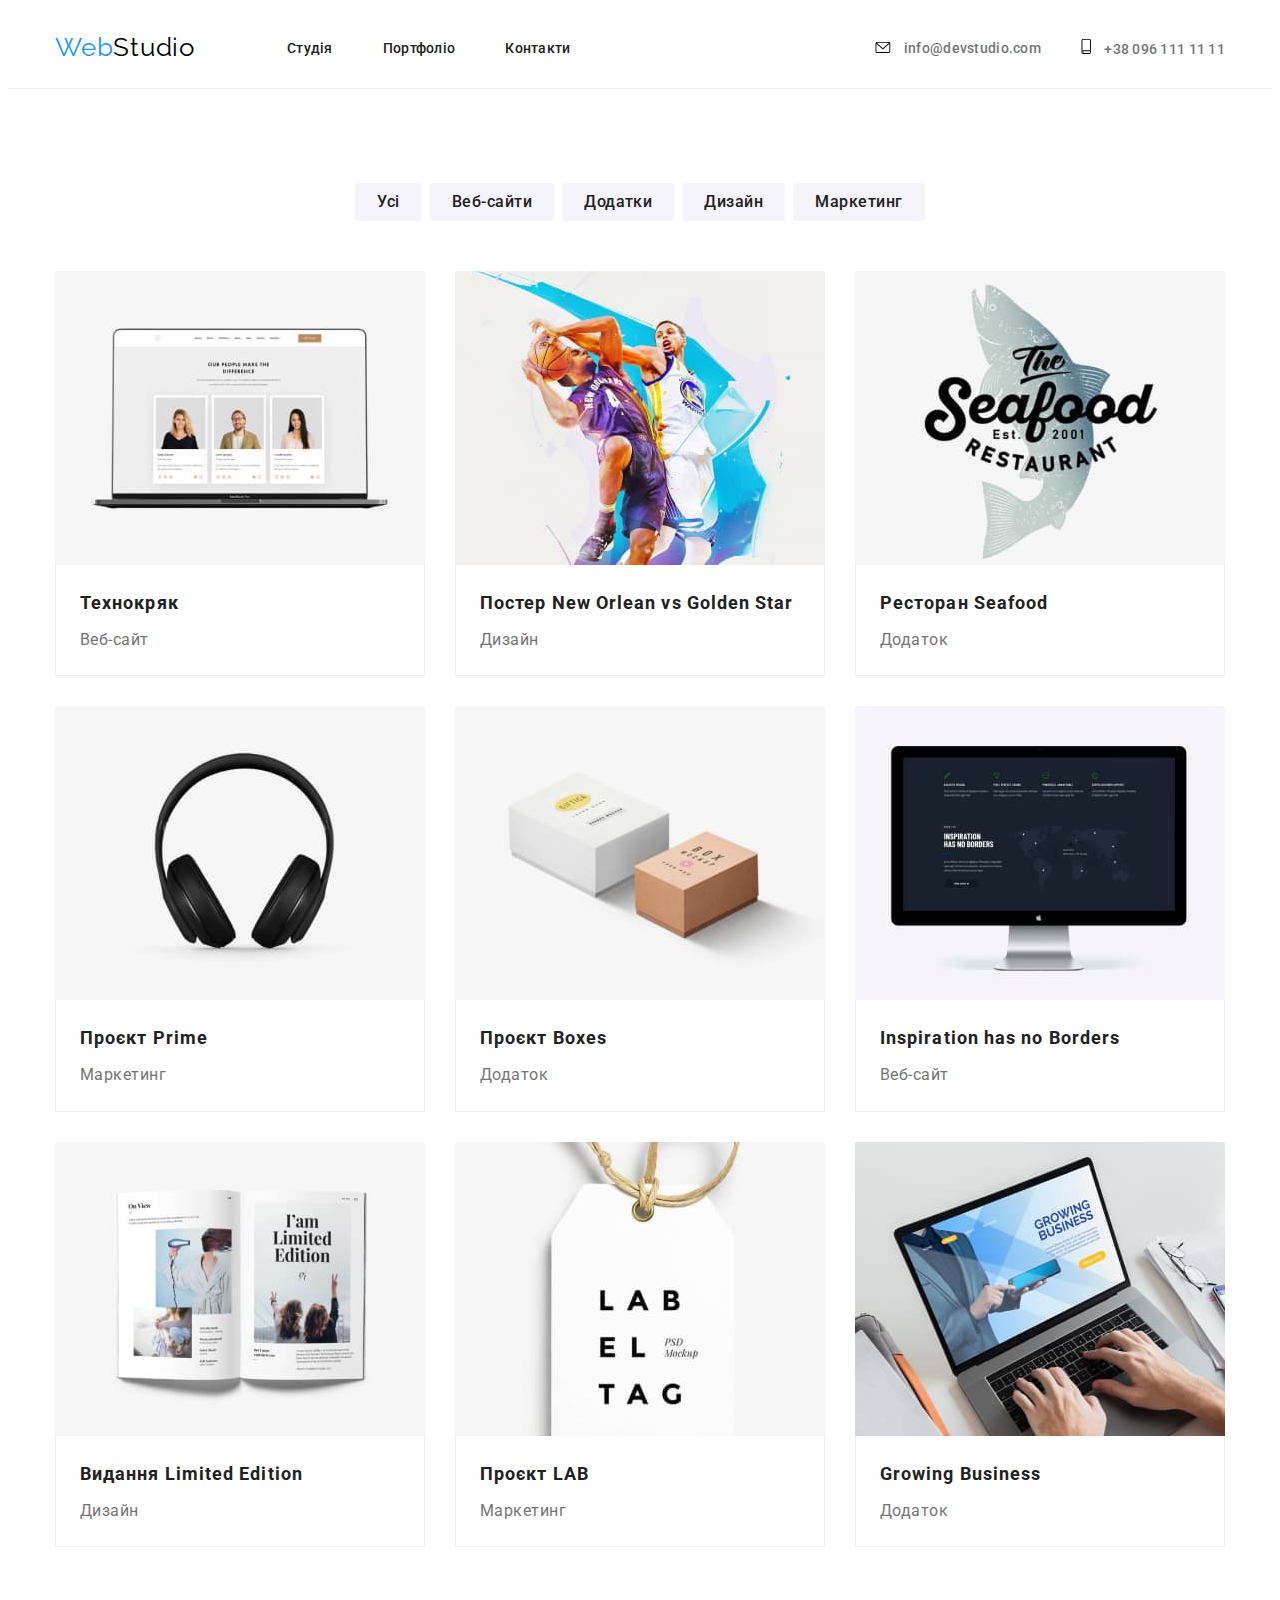
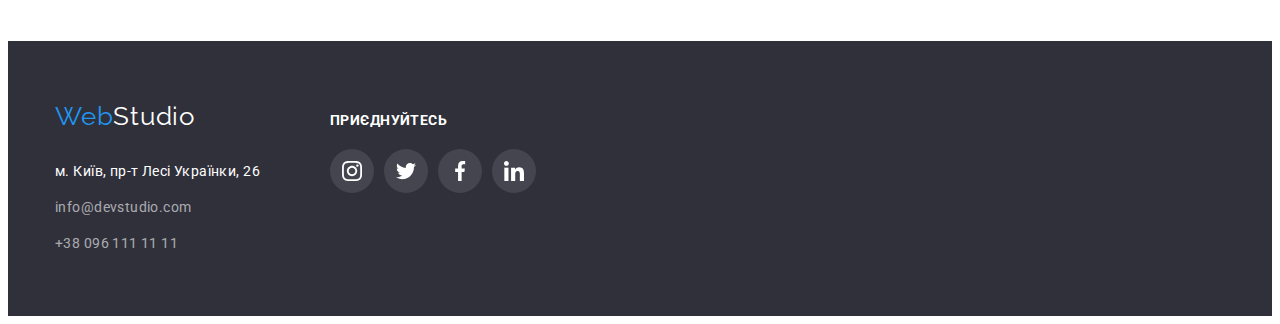
==== portfolio.html @ 6dfbad47 "z-index" ====
<!DOCTYPE html>
<html lang="uk">
<head>
    <meta charset="UTF-8">
    <meta http-equiv="X-UA-Compatible" content="IE=edge">
    <meta name="viewport" content="width=device-width, initial-scale=1.0">
    <title>Портфоліо</title>
    <link rel="stylesheet" href="https://cdnjs.cloudflare.com/ajax/libs/modern-normalize/1.1.0/modern-normalize.min.css" integrity="sha512-wpPYUAdjBVSE4KJnH1VR1HeZfpl1ub8YT/NKx4PuQ5NmX2tKuGu6U/JRp5y+Y8XG2tV+wKQpNHVUX03MfMFn9Q==" crossorigin="anonymous" referrerpolicy="no-referrer" />
    <link rel="preconnect" href="https://fonts.googleapis.com">
<link rel="preconnect" href="https://fonts.gstatic.com" crossorigin>
<link href="https://fonts.googleapis.com/css2?family=Raleway:wght@700&family=Roboto:wght@400;500;700;900&display=swap" rel="stylesheet">
<link rel="stylesheet" href="./css/styles.css">
</head>
<body>
    <header class="header">
        <div class="container">
            <div class="header-style">
                <nav class="navigation">
                    <a href="./index.html" lang="en" class="logo-head">Web<span class="logo-head-sec">Studio</span></a>
                    <ul class="list-style-nav">
                        <li><a href="./index.html" class="link">Студія</a></li>
                        <li><a href="./portfolio.html" class="link">Портфоліо</a></li>
                        <li><a href="" class="link">Контакти</a></li>
                    </ul>
                </nav>
        
        
                <ul class="list-style-cont">

                    <li class="link-cont-gen">
                        <a href="Mailto:info@devstudio.com" class="link-cont">
                            <span class="cont-icon">
                                <svg width="16" height="12">
                                    <use href="./img/icons.svg#icon-envelope"></use>    
                                </svg>
                            </span>
                            info@devstudio.com
                        </a>
                    </li>
                        
                        
                    <li class="link-cont-gen">
                        <a href="Tel:+380961111111" class="link-cont">
                            <span class="cont-icon">
                                <svg width="10" height="15.99">
                                    <use href="./img/icons.svg#icon-smartphone"></use>
                                </svg>
                            </span>
                            +38 096 111 11 11
                        </a>               
                    </li>
                    
                </ul>
            </div>
        </div>
    </header>
    <main>
        <section class="section">
            <div class="container">
             <h1 class="title-hidd">Веб Студіо: можливості і приклади</h1>
                
                <ul class="list-button">
                    <li><button type="button" class="button">Усі</button></li>
                    <li><button type="button" class="button">Веб-сайти</button></li>
                    <li><button type="button" class="button">Додатки</button></li>
                    <li><button type="button" class="button">Дизайн</button></li>
                    <li><button type="button" class="button">Маркетинг</button></li>
                </ul>
                

                <div class="data-portfolio">       
                    <ul class="list-card">
                        <li class="item">
                            <img class="card-image" src="./img/img1p.jpg" alt="Технокряк Веб-сайт " width="370">
                               <div class="data-cards-portf">
                                    <h2 class="titles-portf">Технокряк</h2>
                                    <p class="desc-portf">Веб-сайт</p>
                               </div>
                        </li>
                        <li class="item">
                            <img class="card-image" src="./img/img2p.jpg" alt="Постер New Orlean vs Golden Star Дизайн " width="370">
                                <div class="data-cards-portf">
                                    <h2 class="titles-portf">Постер New Orlean vs Golden Star</h2>
                                     <p class="desc-portf">Дизайн</p>
                                </div>
                        </li>
                        <li class="item">
                            <img class="card-image" src="./img/img3p.jpg" alt="Ресторан Seafood Додаток" width="370">
                                <div class="data-cards-portf">
                                    <h2 class="titles-portf">Ресторан Seafood</h2>
                                    <p class="desc-portf">Додаток</p>
                                </div>
                        </li>
                    
                    
                        <li class="item">
                            <img class="card-image" src="./img/img4p.jpg" alt="Проєкт Prime Маркетинг" width="370">
                                <div class="data-cards-portf">
                                    <h2 class="titles-portf">Проєкт Prime</h2>
                                    <p class="desc-portf">Маркетинг</p>
                                </div>
                        </li>
                        <li class="item">
                            <img class="card-image" src="./img/img5p.jpg" alt="Проєкт Boxes Додаток" width="370">
                                <div class="data-cards-portf">
                                    <h2 class="titles-portf">Проєкт Boxes</h2>
                                    <p class="desc-portf">Додаток</p>
                                </div>
                        </li>
                        <li class="item">
                            <img class="card-image" src="./img/img6p.jpg" alt="Inspiration has no Borders Веб-сайт" width="370">
                                <div class="data-cards-portf">
                                    <h2 class="titles-portf">Inspiration has no Borders</h2>
                                    <p class="desc-portf">Веб-сайт</p>
                                </div>
                        </li>
                    
                    
                        <li class="item">
                            <img class="card-image" src="./img/img7p.jpg" alt="Видання Limited Edition Дизайн" width="370">
                                <div class="data-cards-portf">
                                    <h2 class="titles-portf">Видання Limited Edition</h2>
                                    <p class="desc-portf">Дизайн</p>
                                </div>
                        </li>
                        <li class="item">
                            <img class="card-image" src="./img/img8p.jpg" alt="Проєкт LAB Маркетинг" width="370">
                                <div class="data-cards-portf">
                                    <h2 class="titles-portf">Проєкт LAB</h2>
                                    <p class="desc-portf">Маркетинг</p>
                                </div>
                        </li>
                        <li class="item">
                            <img class="card-image" src="./img/img9p.jpg" alt="Growing Business Додаток" width="370">
                                <div class="data-cards-portf">
                                    <h2 class="titles-portf">Growing Business</h2>
                                    <p class="desc-portf">Додаток</p>
                                </div>
                        </li>
                    </ul>
                </div>
            </div>
        </section>
    </main>
    <footer class="footer">

        <div class="container container-foot">
            
            <div class="list-cont-foot">
                <a href="" lang="en" class="logo-foot">Web<span class="logo-foot-sec">Studio</span></a>
                <address class="address-style">
                <ul class="list-style-foot">
                    <li><a href="https://goo.gl/maps/CPtrU1FHBa2aNyZL9" target="_blank" 
                        rel="noopener noreferrer nofollow" class="link-add">
                        м. Київ, пр-т Лесі Українки, 26</a></li>
                    <li><a href="Mailto:info@devstudio.com" class="link-cont-foot">info@devstudio.com</a></li>
                    <li><a href="Tel:+380961111111" class="link-cont-foot">+38 096 111 11 11</a></li>
                </ul>
                </address>
            </div>

            <div class="social-cont-foot">
                <h3 class="join">приєднуйтесь</h3>
                <ul class="list-social-links-foot">
                    <li>
                        <a href="" class="social-link-foot">
                            <svg width="20" height="20">
                                <use href="./img/icons.svg#icon-instagram"></use>
                            </svg>
                        </a>
                    </li>
                    <li>
                        <a href="" class="social-link-foot">
                            <svg width="20" height="20">
                                <use href="./img/icons.svg#icon-twitter"></use>
                            </svg>
                        </a>
                    </li>
                    <li>
                        <a href="" class="social-link-foot">
                            <svg width="20" height="20">
                                <use href="./img/icons.svg#icon-facebook"></use>
                            </svg>
                        </a>
                    </li>
                    <li>
                        <a href="" class="social-link-foot">
                            <svg width="20" height="20">
                                <use href="./img/icons.svg#icon-linkedin"></use>
                            </svg>
                        </a>
                    </li>
                </ul>
            </div>


        </div>
    </footer>
</body>
</html>
---- css/styles.css ----
*,
*::before,
*::after {
  box-sizing: border-box;
}


:root {
    --brand-color-text: #212121;
    --brand-color-hero: #FFFFFF;
    --brand-color-backgraund: #2F303A;
    --brand-color-link: #2196F3;
    --brand-color-logo: #2196F3;
    --brand-color-logo-two: #000000;
    --brand-color-description: #757575;
    --brand-color-button: #2196F3;
    --brand-color-contacts: rgba(255, 255, 255, 0.6);
    --brand-color-com: #F5F4FA;
    --brand-color-bgd: #F5F5F5;
    --brand-color-header-icon: #757575;
    --brand-color-features: #F5F4FA;
    --brand-color-social-link: #AFB1B8;
    --brand-color-border: #AFB1B8;
    --brand-color-icon:  #AFB1B8;
    --brand-color-bgd-icon-foot: rgba(255, 255, 255, 0.1);
}

body {

    font-family: 'Roboto', sans-serif;
    color: var(--brand-color-text);

}

/* СПІЛЬНЕ*/

.section {
    padding-top: 94px;
    padding-bottom: 94px;
}

.container {    
    width: 1200px;    
    margin-right: auto;
    margin-left: auto;
    padding-right: 15px;
    padding-left: 15px;
}

.card-image {
    display: block;
} 

/* СПІЛЬНЕ    end */



/* ШАПКА */


.header {
    
    background: var(--brand-color-hero);
    border-bottom: 1px solid #ECECEC;
    padding-top: 24px;
    padding-bottom: 25px;
}

.header-style {
    display: flex;
    justify-content: space-between;
    
    align-items: center;
}
.navigation {
   display: flex;
   align-items: center;
   gap: 92px;
}
.logo-head {
    font-family: 'Raleway', sans-serif;
    font-size: 26px;
    line-height: 1.2;
    letter-spacing: 0.03em;
    color: var(--brand-color-logo);
    text-decoration: none;

}
.logo-head:hover {
    color: var( --brand-color-text);
}
.logo-head:focus {
    color: var( --brand-color-text);
}

.logo-head-sec {
    font-family: 'Raleway', sans-serif;
    color: var(--brand-color-logo-two);
    text-decoration: none;
}
.logo-head-sec:hover {
    color: var(--brand-color-logo);
}
.logo-head-sec:focus {
    color: var(--brand-color-logo);
}

.list-style-nav {
    list-style: none;
    display: flex;
    padding-left: 0;
    margin-top: 0;
    margin-bottom: 0;
    gap: 50px;
}

.link {
    font-weight: 500;
    font-size: 14px;
    line-height: 1.14;
    letter-spacing: 0.02em;
    text-decoration: none;
    color: var(--brand-color-text);
    transition: color 250ms cubic-bezier(0.4, 0, 0.2, 1);  
}
.link:hover {
    color: var(--brand-color-link);
}
.link:focus {
    color: var(--brand-color-link);
}


/*  КОНТАКТИ В ХЕДЕРІ  */


.list-style-cont {
    list-style: none;
    display: flex;
    padding-left: 0;
    margin-top: 0;
    margin-bottom: 0;
    gap: 40px;    
}



.link-cont {
    font-weight: 500;
    font-size: 14px;
    line-height: 1.14;
    letter-spacing: 0.02em;
    text-decoration: none;
    color: var(--brand-color-description);
    transition: color 250ms cubic-bezier(0.4, 0, 0.2, 1);
}

.link-cont:hover {
    color: var(--brand-color-link);
    fill: var(--brand-color-link);
}
.link-cont:focus {
    color: var(--brand-color-link); 
    fill: var(--brand-color-link);
}

.cont-icon {
    margin-right: 10px;
}


/* ШАПКА   end */



/* ГОЛОВНА */

.hero-section {
    background-size: cover;
    background-position: center center;
    background-repeat: no-repeat;
    background-image: linear-gradient(rgba(47, 48, 58, 0.4), rgba(47, 48, 58, 0.4)), url(../img/hero.jpg);
    background-color: var(--brand-color-backgraund);   
    padding-top: 200px;
    padding-bottom: 200px;
}

.hero-box {
    height: 200px;
    display: flex;
    flex-direction: column;
    align-items: center;    
    row-gap: 30px;
}

.hero-title {
    width: 696px;
    font-weight: 900;
    font-size: 44px;
    line-height: 1.36;    
    letter-spacing: 0.06em;
    text-transform: uppercase;
    color: var(--brand-color-hero);
    text-align: center;
    margin-top: 0;
    margin-bottom: 0;
    
}

.button-zero {
    border: none;
    padding: 0;
    width: 200px;
    height: 50px;
    box-shadow: 0px 4px 4px rgba(0, 0, 0, 0.15);
    border-radius: 4px;
    font-family: 'Roboto';
    font-style: normal;
    font-weight: 700;
    font-size: 16px;
    line-height: 1.9;
    text-align: center;
    letter-spacing: 0.06em;
    color: var(--brand-color-hero);
    background: var(--brand-color-button);
    cursor: pointer;
}


/* ГОЛОВНА  end */




/* ОСОБЛИВОСТІ */


.title-hidd {
    margin-right: auto;
    margin-left: auto;
    margin-top: 0;
    display: none;
}
.list-items {
    padding-left: 0;
    margin: 0;
    list-style: none;
    display: flex;
    justify-content: space-between;
}

.list-items > li {
    width: 270px;
}

.features-ill {
    display: flex;
    justify-content: center;
    height: 120px;
    margin-bottom: 30px;
    align-items: center;
    background-color: var(--brand-color-features);
}

.title-item {
    margin: 0 0 10px 0;
    font-size: 14px;
    line-height: 1.14;
    letter-spacing: 0.03em;
    text-transform: uppercase;
    color: var(--brand-color-text);
}

.text-item {
    margin: 0;
    font-size: 14px;
    line-height: 1.7;
    letter-spacing: 0.03em;
    color: var(--brand-color-description);
}

/* ОСОБЛИВОСТІ   end */




/* ЗАЙНЯТІСТЬ */


.section-busi {
    padding-top: 0;
}

.title-busi {
    margin-top: 0;
    margin-bottom: 50px;
    font-size: 36px;
    line-height: 1.17;
    letter-spacing: 0.03em;
    color: var(--brand-color-text);
    text-align: center;
}
.list-images {
    margin-top: 0;
    margin-bottom: 0;
    justify-content: space-between;
    padding-left: 0;
    list-style: none;
    display: flex;
}

.tumb {
    position: relative;
}

.label-box {
    padding-top: 27px;
    position: absolute;
    bottom: 0;
    width: 100%;
    height: 70px;
    z-index: 1;
    background-size: cover;
    background-position: center center;
    background-repeat: no-repeat;
    background-color: rgba(47, 48, 58, 0.8);
}

.label {
    margin-top: 0;
    margin-bottom: 0;
    font-weight: 700;
    font-size: 14px;
    line-height: 1.14;
    text-align: center;
    letter-spacing: 0.03em;
    text-transform: uppercase;
    color: var(--brand-color-hero);

}


/*ЗАЙНЯТІСТЬ  end*/




/* НАША КОМАНДА */

.team-section {
    background: var(--brand-color-com);
    
    
}

.title-team-section {
    text-align: center;
    margin-top: 0;
    margin-bottom: 50px;
    font-size: 36px;
    line-height: 1.17;
    letter-spacing: 0.03em;
    color: var(--brand-color-text);
}

.list-cards {
    text-align: center;   
    padding-left: 0;
    margin-top: 0;
    margin-bottom: 0;   
    list-style: none;
    display: flex;
    justify-content: space-between;
}

.list-cards > li {
    width: 270px;
    background: var(--brand-color-hero);
    box-shadow: 0px 1px 3px rgba(0, 0, 0, 0.12), 0px 1px 1px rgba(0, 0, 0, 0.14), 0px 2px 1px rgba(0, 0, 0, 0.2);
    border-radius: 0px 0px 4px 4px;
}

.data-cards {
    padding-top: 30px;
    margin-bottom: 16px;
    
}

.titles-cards {
    margin-top: 0;
    margin-bottom: 10px;
    font-weight: 500;
    font-size: 16px;
    line-height: 1.19;    
    letter-spacing: 0.03em;
    color: var(--brand-color-text);
}

.desc-cards {
    margin-top: 0;
    margin-bottom: 0;
    font-weight: 400;
    font-size: 16px;
    line-height: 1.19;    
    letter-spacing: 0.03em;
    color: var(--brand-color-description);
}

.social-links-team {
    height: 44px;
    padding-right: 32px;
    padding-left: 32px;
    margin-bottom: 30px;

}

.list-social-links {
    padding-left: 0;
    list-style: none;
    display: flex;
    justify-content: space-between;
    
}

.sosial-image {
    display: inline-flex;
    justify-content: center;
    align-items: center;
    width: 44px;
    height: 44px;
    border: none;
    border-radius: 50%; 
    fill: var(--brand-color-icon)  
}

.sosial-image:hover {
    background-color: var(--brand-color-link);
    fill: var(--brand-color-hero)
}

.sosial-image:focus {
    background-color: var(--brand-color-link);  
}

.title-clients {
    margin-top: 0;
    margin-bottom: 0;
    font-weight: 700;
    font-size: 36px;
    line-height: 1.17;
    text-align: center;
    letter-spacing: 0.03em;
    color: var(--brand-color-text);
    text-align: center;
    margin-bottom: 50px;
}

.client-logo {
    width: 170px;
    height: 92px;
    display: flex;
    align-items: center;
    justify-content: center;
    border: 1px solid var(--brand-color-border);
    border-radius: 4px;
    fill: var(--brand-color-border);
}

.client-logo:hover {
    border-color: var(--brand-color-link);
    fill: var(--brand-color-link);
}

.client-logo:focus {
    border-color: var(--brand-color-link);
    fill: var(--brand-color-link);
}

.list-clients {
    margin-top: 0;
    margin-bottom: 0;
    padding-left: 0;
    list-style: none;
    display: flex;
    justify-content: space-between;
}


/* НАША КОМАНДА  end*/


/* ТІДВАЛ */

.footer {

    padding-top: 60px;
    padding-bottom: 60px;
    background: var(--brand-color-backgraund);
}

.container-foot {
    display: flex;
    column-gap: 70px;
    align-items: baseline;
}

.logo-foot {
    font-family: 'Raleway', sans-serif;
    font-size: 26px;
    line-height: 1.2;
    letter-spacing: 0.03em;
    color: var(--brand-color-logo);
    text-decoration: none;
}
.logo-foot:hover {
    color: var(--brand-color-hero);
}
.logo-foot:focus {
    color: var(--brand-color-hero);
}
.logo-foot-sec {
    color: var(--brand-color-hero);
}
.logo-foot-sec:hover {
    color: var(--brand-color-logo);
}
.logo-foot-sec:focus {
    color: var(--brand-color-logo);
}
.address-style {
    font-style: normal;
    margin-top: 28px;
}
.list-style-foot {
    list-style: none;
    padding-left: 0;
    margin-top: 0;
    margin-bottom: 0;
    display: flex;
    flex-direction: column;
    row-gap: 12px;
}
.link-add {  
    font-weight: 400;
    font-size: 14px;
    line-height: 1.71;
    letter-spacing: 0.03em;
    text-decoration: none;
    color: var(--brand-color-hero);
}
.link-add:hover {
    color: var(--brand-color-link);
}
.link-add:focus {
    color: var(--brand-color-link);
} 
.link-cont-foot {
    
    font-weight: 400;
    font-size: 14px;
    line-height: 1.71;
    letter-spacing: 0.03em;
    text-decoration: none;
    color: var(--brand-color-contacts);
}
.link-cont-foot:hover {
    color: var(--brand-color-link);
}
.link-cont-foot:focus {
    color: var(--brand-color-link); 
}


.social-cont-foot {
    display: flex;
    flex-direction: column;
    row-gap: 20px;
    
}

.join {
    margin-top: 0;
    margin-bottom: 0;
    font-weight: 700;
    font-size: 14px;
    line-height: 1.14;
    letter-spacing: 0.03em;
    text-transform: uppercase;
    color: var(--brand-color-hero)
}

.list-social-links-foot {
    width: 206px;
    height: 44px;
    display: flex;
    justify-content: space-between;
    list-style: none;
    margin-top: 0;
    margin-bottom: 0;
    padding-left: 0;   
}

.social-link-foot {
    width: 44px;
    height: 44px;
    display: flex;
    align-items: center;
    justify-content: center;
    border: none;
    border-radius: 50%;
    background-color: var(--brand-color-bgd-icon-foot);
    fill: var(--brand-color-hero);
}

.social-link-foot:hover {
    background-color: var(--brand-color-link);   
}

.social-link-foot:focus {
    background-color: var(--brand-color-link);
}



/* ТІДВАЛ   end */




/*  ПОРТФОЛІО */


.list-button {
    padding-left: 0;
    margin: 0 auto 50px;
    
    
    list-style: none;
    display: flex;
    justify-content: center;
    column-gap: 8px;
}

button {
    font-family: 'Roboto';
    font-weight: 500;
    font-size: 16px;
    line-height: 1.6;
    padding: 6px 22px 6px 22px;   
    letter-spacing: 0.03em;
    color: var(--brand-color-text);
    background: var(--brand-color-com);
    border-radius: 4px;
    border: none;
    cursor: pointer;
}

.button:hover {
    background: var(--brand-color-button);
    color: var(--brand-color-hero);
}

.button:focus {
    background: var(--brand-color-button);
    color: var(--brand-color-hero);
}

.list-card {
    margin-top: 0;
    margin-bottom: 0;
    padding: 0;   
    display: flex;
    list-style: none;
    flex-wrap: wrap;
    row-gap: 30px;
    column-gap: 30px;
}

.list-card > .item {
    flex-basis: calc((100%  - 60px) / 3);
    background: #FFFFFF;    
}

.item:hover {
    box-shadow: 0px 1px 1px rgba(0, 0, 0, 0.12), 0px 4px 4px rgba(0, 0, 0, 0.06), 1px 4px 6px rgba(0, 0, 0, 0.16);
}

.item:focus {
    box-shadow: 0px 1px 1px rgba(0, 0, 0, 0.12), 0px 4px 4px rgba(0, 0, 0, 0.06), 1px 4px 6px rgba(0, 0, 0, 0.16);
}

.data-cards-portf {
    padding: 20px 24px;
    border-right: 1px solid #EEEEEE;;
    border-bottom: 1px solid #EEEEEE;
    border-left: 1px solid #EEEEEE;;
}

.titles-portf {
    margin-top: 0;
    margin-bottom: 4px;
    font-weight: 700;
    font-size: 18px;
    line-height: 36px;
    letter-spacing: 0.06em;
    color: var(--brand-color-text);
}

.desc-portf {
    margin-top: 0;
    margin-bottom: 0;
    font-weight: 400;
    font-size: 16px;
    line-height: 1.9;
    letter-spacing: 0.03em;
    color: var(--brand-color-description);
}

/* ПОРТФОЛІО   end */
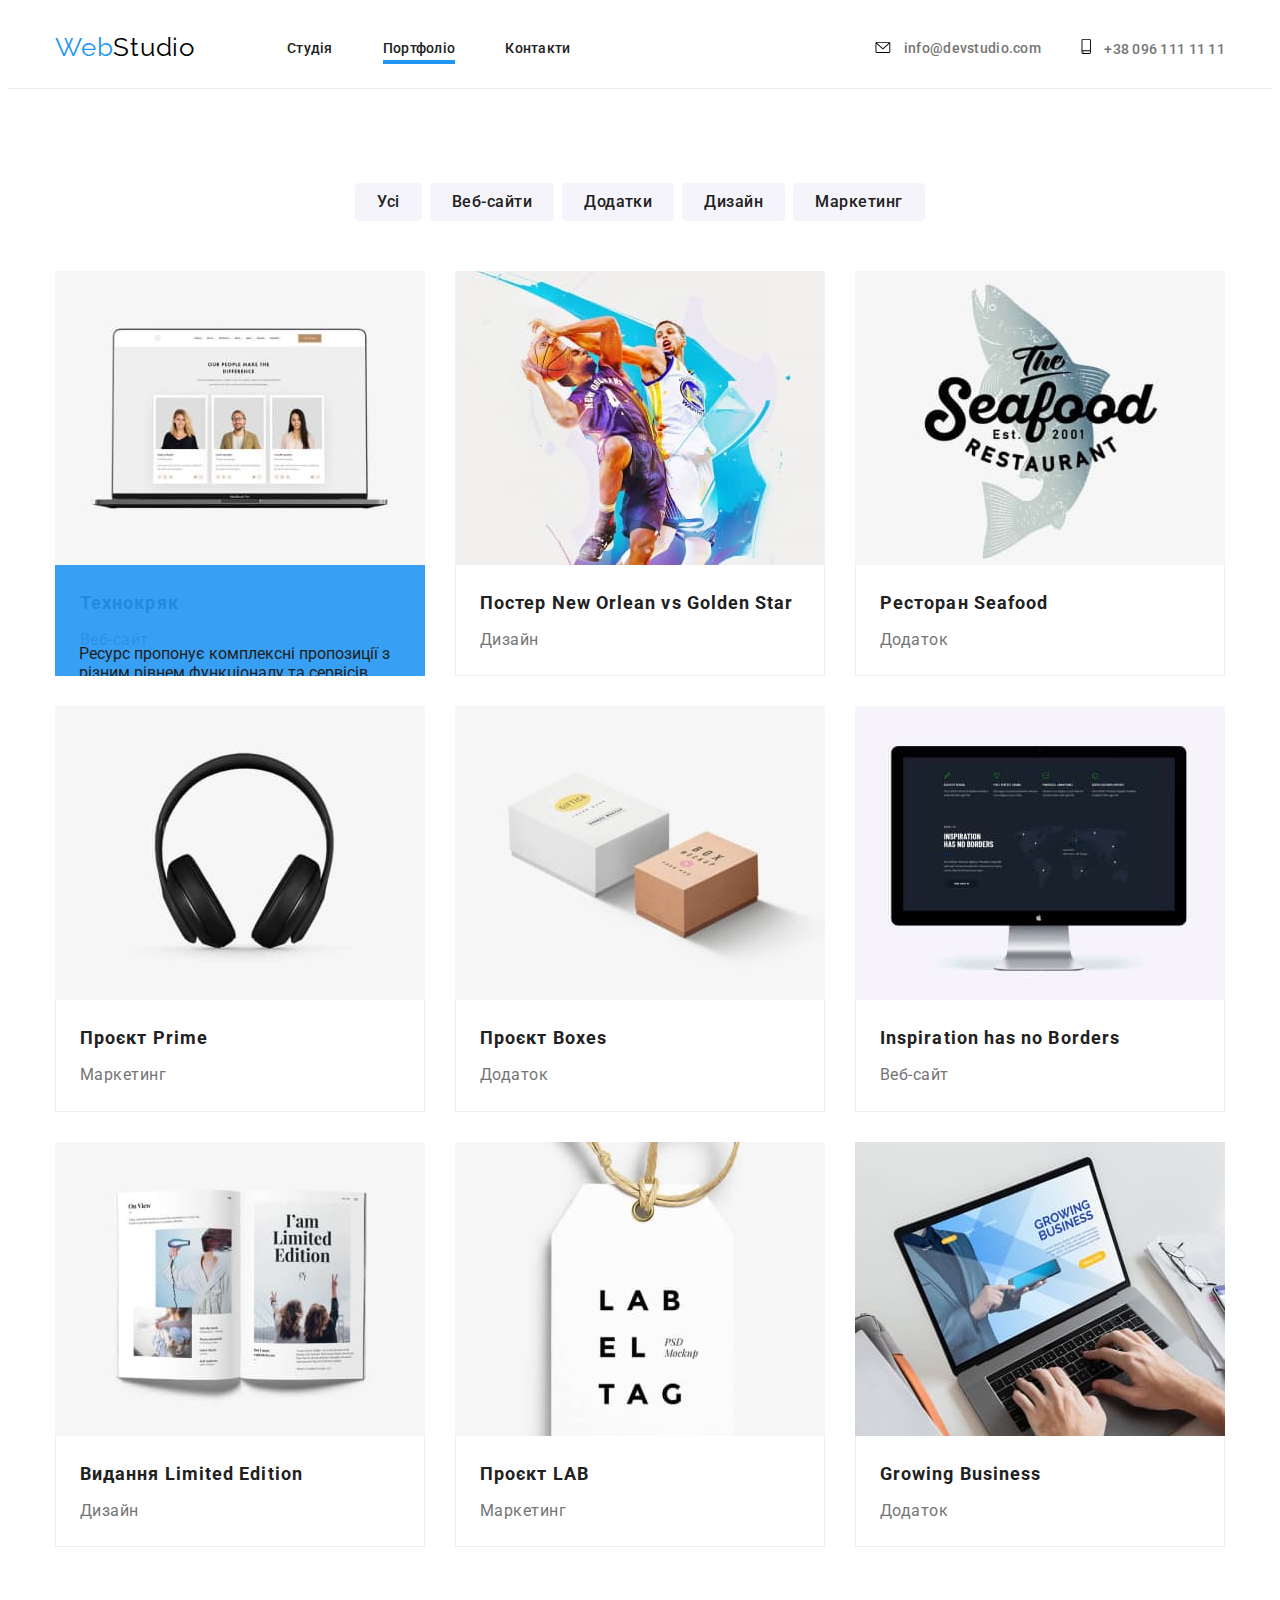
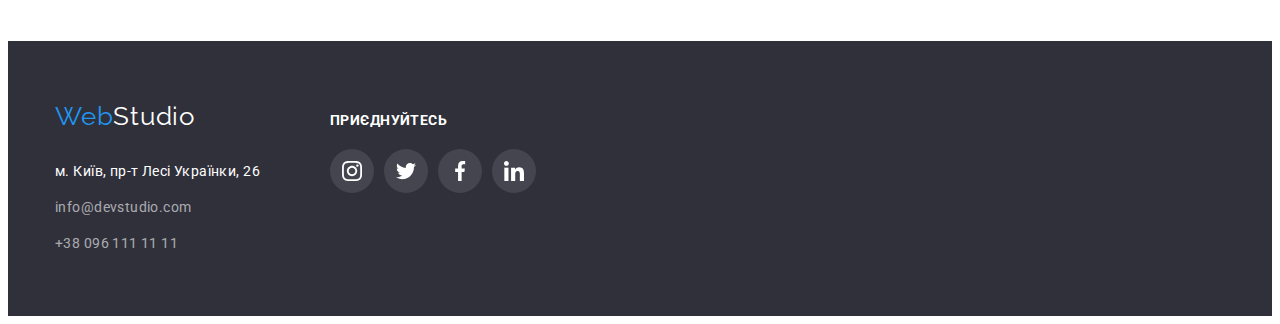
==== commit 08938788: "over" ====
--- a/portfolio.html
+++ b/portfolio.html
@@ -19,7 +19,7 @@
                     <a href="./index.html" lang="en" class="logo-head">Web<span class="logo-head-sec">Studio</span></a>
                     <ul class="list-style-nav">
                         <li><a href="./index.html" class="link">Студія</a></li>
-                        <li><a href="./portfolio.html" class="link">Портфоліо</a></li>
+                        <li><a href="./portfolio.html" class="link current">Портфоліо</a></li>
                         <li><a href="" class="link">Контакти</a></li>
                     </ul>
                 </nav>
@@ -76,6 +76,9 @@
                                     <h2 class="titles-portf">Технокряк</h2>
                                     <p class="desc-portf">Веб-сайт</p>
                                </div>
+                               <div class="card-overlay">
+                                <P class="">Ресурс пропонує комплексні пропозиції з різним рівнем функціоналу та сервісів. Все це дозволить відвідувачу отримати вичерпні відомості про компанію чи приватну особу.</P>
+                               </div>
                         </li>
                         <li class="item">
                             <img class="card-image" src="./img/img2p.jpg" alt="Постер New Orlean vs Golden Star Дизайн " width="370">
--- a/css/styles.css
+++ b/css/styles.css
@@ -51,6 +51,17 @@
     display: block;
 } 
 
+.link.current::after {
+    display: block;
+    position: absolute;
+    bottom: 0;
+    left: 0;
+    width: 100%;
+    height: 4px;
+    content: "";
+    background-color: var(--brand-color-link);
+}
+
 /* СПІЛЬНЕ    end */
 
 
@@ -115,13 +126,16 @@
 }
 
 .link {
+    padding-bottom: 8px;
+    position: relative;
     font-weight: 500;
     font-size: 14px;
     line-height: 1.14;
     letter-spacing: 0.02em;
     text-decoration: none;
     color: var(--brand-color-text);
-    transition: color 250ms cubic-bezier(0.4, 0, 0.2, 1);  
+    transition: color 250ms cubic-bezier(0.4, 0, 0.2, 1);
+     
 }
 .link:hover {
     color: var(--brand-color-link);
@@ -152,7 +166,7 @@
     letter-spacing: 0.02em;
     text-decoration: none;
     color: var(--brand-color-description);
-    transition: color 250ms cubic-bezier(0.4, 0, 0.2, 1);
+    transition: color 250ms cubic-bezier(0.4, 0, 0.2, 1), fill 250ms cubic-bezier(0.4, 0, 0.2, 1);
 }
 
 .link-cont:hover {
@@ -207,11 +221,9 @@
     
 }
 
-.button-zero {
-    border: none;
-    padding: 0;
-    width: 200px;
-    height: 50px;
+.button-zero { 
+    padding: 10px 24px;
+    border: 1px solid #000000;
     box-shadow: 0px 4px 4px rgba(0, 0, 0, 0.15);
     border-radius: 4px;
     font-family: 'Roboto';
@@ -224,9 +236,23 @@
     color: var(--brand-color-hero);
     background: var(--brand-color-button);
     cursor: pointer;
-}
-
-
+    transform: scaleX(1);
+    transition: filter 250ms cubic-bezier(0.4, 0, 0.2, 1), border 250ms cubic-bezier(0.4, 0, 0.2, 1);
+}
+
+.button-zero:hover {
+    filter: drop-shadow(0px 4px 4px rgba(0, 0, 0, 0.25));
+    transform: scaleX(1.1);
+    border: none;
+}
+
+.zero {
+    transform: scaleX(1);
+}
+
+.zero:hover {
+    transform: scaleX(1);
+}
 /* ГОЛОВНА  end */
 
 
@@ -430,7 +456,9 @@
     height: 44px;
     border: none;
     border-radius: 50%; 
-    fill: var(--brand-color-icon)  
+    fill: var(--brand-color-icon);
+    
+    transition: background-color 250ms cubic-bezier(0.4, 0, 0.2, 1), fill 250ms cubic-bezier(0.4, 0, 0.2, 1); 
 }
 
 .sosial-image:hover {
@@ -464,6 +492,7 @@
     border: 1px solid var(--brand-color-border);
     border-radius: 4px;
     fill: var(--brand-color-border);
+    transition: border-color 250ms cubic-bezier(0.4, 0, 0.2, 1), fill 250ms cubic-bezier(0.4, 0, 0.2, 1);
 }
 
 .client-logo:hover {
@@ -547,6 +576,7 @@
     letter-spacing: 0.03em;
     text-decoration: none;
     color: var(--brand-color-hero);
+    transition: color 250ms cubic-bezier(0.4, 0, 0.2, 1);
 }
 .link-add:hover {
     color: var(--brand-color-link);
@@ -562,6 +592,7 @@
     letter-spacing: 0.03em;
     text-decoration: none;
     color: var(--brand-color-contacts);
+    transition: color 250ms cubic-bezier(0.4, 0, 0.2, 1);
 }
 .link-cont-foot:hover {
     color: var(--brand-color-link);
@@ -610,6 +641,7 @@
     border-radius: 50%;
     background-color: var(--brand-color-bgd-icon-foot);
     fill: var(--brand-color-hero);
+    transition: background-color 250ms cubic-bezier(0.4, 0, 0.2, 1);
 }
 
 .social-link-foot:hover {
@@ -653,6 +685,7 @@
     border-radius: 4px;
     border: none;
     cursor: pointer;
+    transition: color 250ms cubic-bezier(0.4, 0, 0.2, 1), background-color 250ms cubic-bezier(0.4, 0, 0.2, 1);;
 }
 
 .button:hover {
@@ -677,8 +710,11 @@
 }
 
 .list-card > .item {
+    position: relative;
     flex-basis: calc((100%  - 60px) / 3);
-    background: #FFFFFF;    
+    background: #FFFFFF;
+    transition: box-shadow 250ms cubic-bezier(0.4, 0, 0.2, 1); 
+    overflow: hidden;   
 }
 
 .item:hover {
@@ -701,7 +737,7 @@
     margin-bottom: 4px;
     font-weight: 700;
     font-size: 18px;
-    line-height: 36px;
+    line-height: 2;
     letter-spacing: 0.06em;
     color: var(--brand-color-text);
 }
@@ -716,4 +752,64 @@
     color: var(--brand-color-description);
 }
 
+.card-overlay {
+    position: absolute;
+    top: 0;
+    left: 0;
+    width: 100%;
+    height: 294px;
+    padding: 63px 24px;
+    background-color: rgba(33, 150, 243, 0.9);
+    transform: translateY(100%);
+    transition: transform;
+}
+
+.item:hover .card-overlay {
+    transform: translateY(0);
+    transition: ;
+}
+
+
+
 /* ПОРТФОЛІО   end */
+
+
+/*  MODAL  */
+
+.backdrop {
+    position: fixed;
+    top: 0;
+    left: 0;
+    width: 100%;
+    height: 100%;
+    background-color: rgba(0, 0, 0, 0.2);
+}
+
+.modal {
+    position: absolute;
+    width: 100%;
+    max-width: 528px;
+    height: 100%;
+    max-height: 581px;
+    background-color: var(--brand-color-hero);
+    top: 50%;
+    left: 50%;
+    transform: translate(-50%, -50%);
+    box-shadow: 0px 1px 3px rgba(0, 0, 0, 0.12), 0px 1px 1px rgba(0, 0, 0, 0.14), 0px 2px 1px rgba(0, 0, 0, 0.2);
+    border-radius: 4px;
+}
+
+.close-button {
+    position: absolute;
+    top: 14px;
+    right: 14px;
+    padding: 0;
+    background-color: var(--brand-color-hero);
+
+}
+
+.is-hidden {
+    opacity: 0;
+    visibility: hidden;
+    pointer-events: none;
+}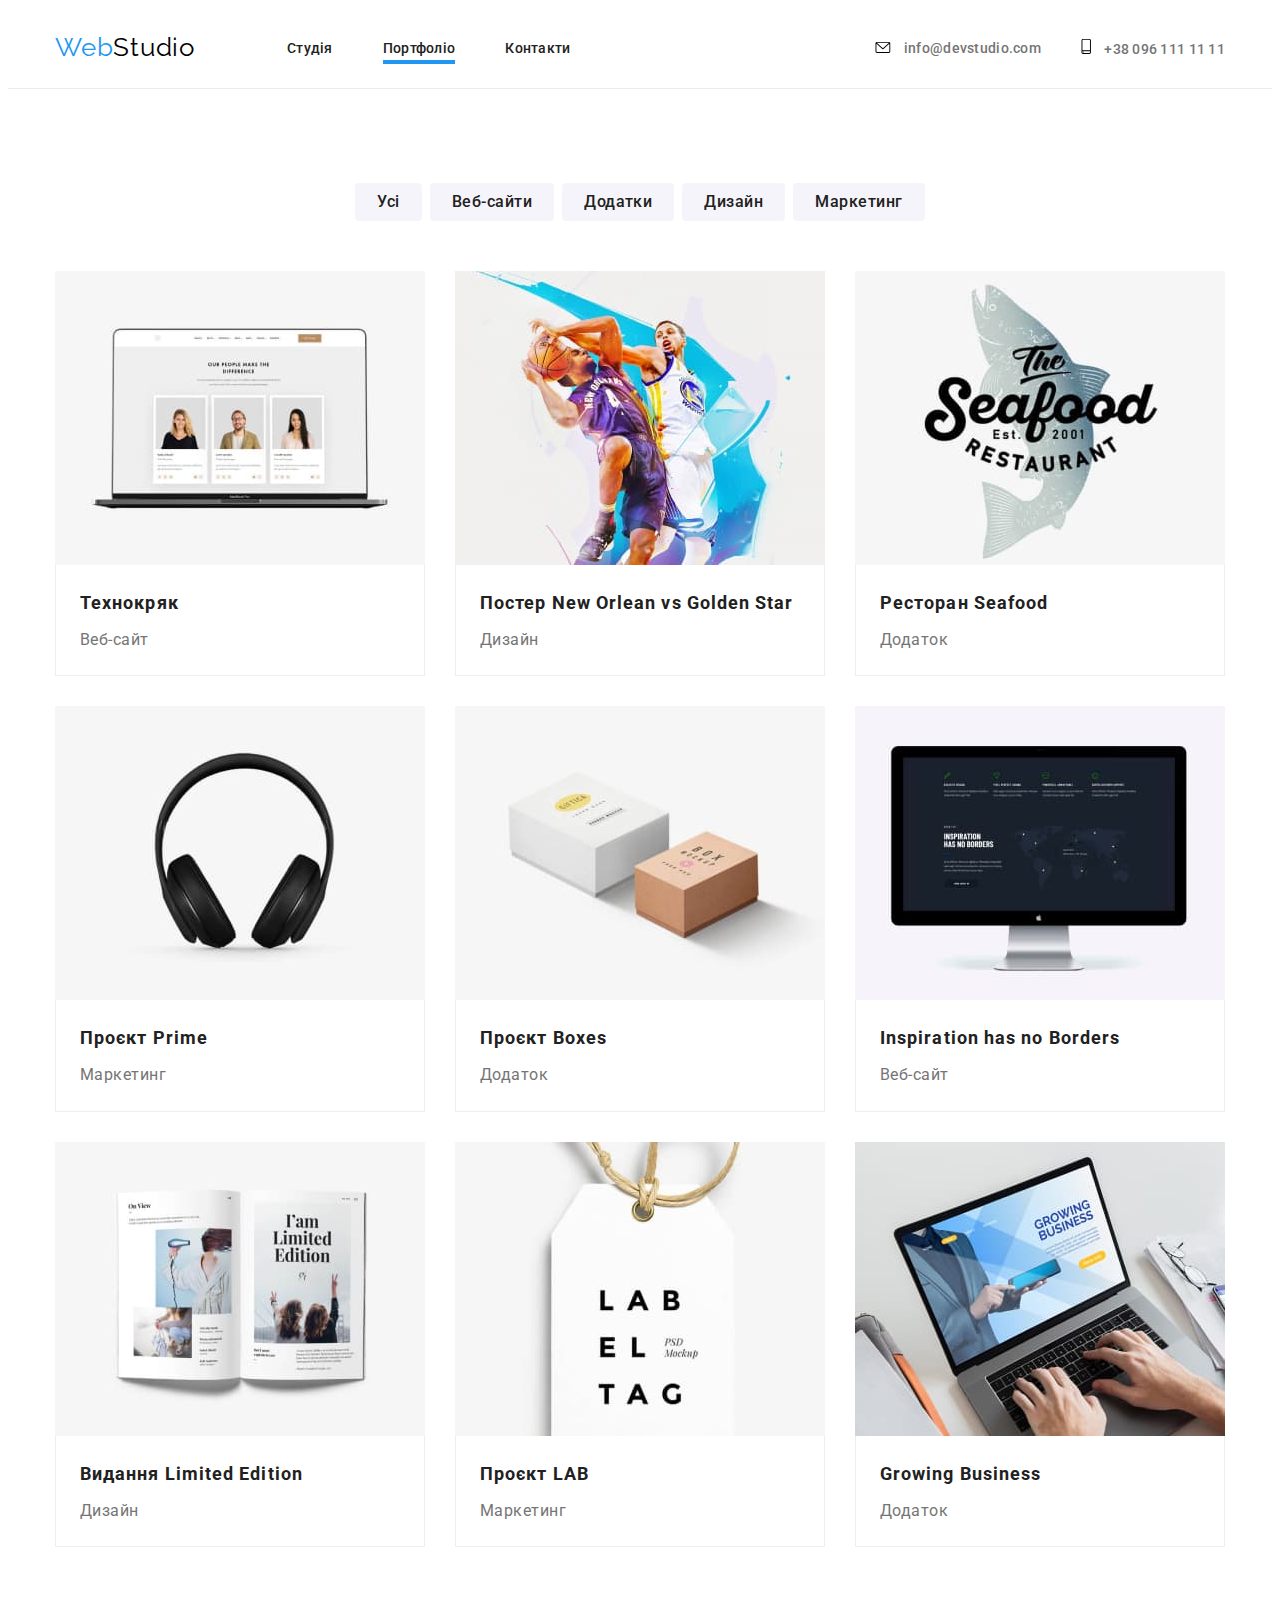
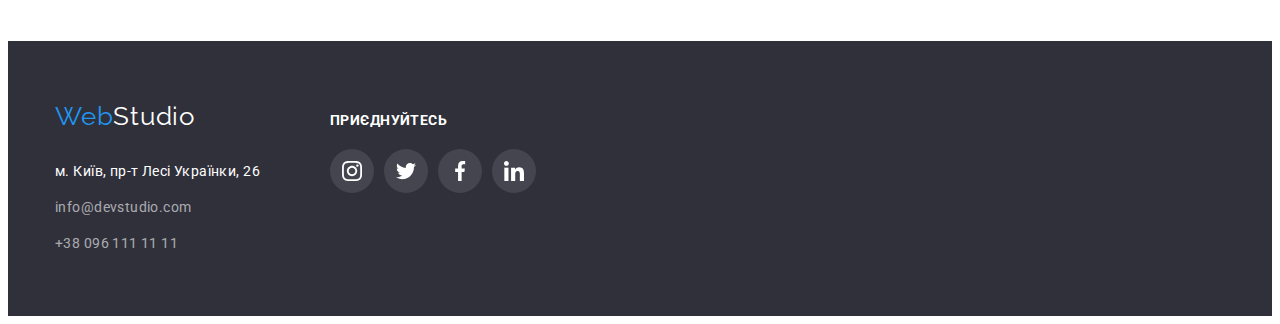
==== commit 8dc143b0: "en" ====
--- a/portfolio.html
+++ b/portfolio.html
@@ -71,24 +71,34 @@
                 <div class="data-portfolio">       
                     <ul class="list-card">
                         <li class="item">
-                            <img class="card-image" src="./img/img1p.jpg" alt="Технокряк Веб-сайт " width="370">
-                               <div class="data-cards-portf">
+                            <div class="cards-tumb">
+                                <img class="card-image" src="./img/img1p.jpg" alt="Технокряк Веб-сайт " width="370">
+                            
+                                <p class="cards-desc">Ресурс пропонує комплексні пропозиції з різним рівнем функціоналу та сервісів. Все це дозволить відвідувачу отримати вичерпні відомості про компанію чи приватну особу.</p>
+                            </div>
+                            <div class="data-cards-portf">
                                     <h2 class="titles-portf">Технокряк</h2>
                                     <p class="desc-portf">Веб-сайт</p>
                                </div>
-                               <div class="card-overlay">
-                                <P class="">Ресурс пропонує комплексні пропозиції з різним рівнем функціоналу та сервісів. Все це дозволить відвідувачу отримати вичерпні відомості про компанію чи приватну особу.</P>
-                               </div>
-                        </li>
-                        <li class="item">
-                            <img class="card-image" src="./img/img2p.jpg" alt="Постер New Orlean vs Golden Star Дизайн " width="370">
-                                <div class="data-cards-portf">
+                              
+                        </li>
+                        <li class="item">
+                            <div class="cards-tumb">
+                                <img class="card-image" src="./img/img2p.jpg" alt="Постер New Orlean vs Golden Star Дизайн " width="370">
+                            
+                                <p class="cards-desc">Ресурс пропонує комплексні пропозиції з різним рівнем функціоналу та сервісів.</p>
+                            </div>     
+                            <div class="data-cards-portf">
                                     <h2 class="titles-portf">Постер New Orlean vs Golden Star</h2>
                                      <p class="desc-portf">Дизайн</p>
                                 </div>
                         </li>
                         <li class="item">
-                            <img class="card-image" src="./img/img3p.jpg" alt="Ресторан Seafood Додаток" width="370">
+                            <div class="cards-tumb">
+                                <img class="card-image" src="./img/img3p.jpg" alt="Ресторан Seafood Додаток" width="370">
+                               
+                                <p class="cards-desc"></p>
+                            </div>
                                 <div class="data-cards-portf">
                                     <h2 class="titles-portf">Ресторан Seafood</h2>
                                     <p class="desc-portf">Додаток</p>
@@ -97,21 +107,33 @@
                     
                     
                         <li class="item">
-                            <img class="card-image" src="./img/img4p.jpg" alt="Проєкт Prime Маркетинг" width="370">
+                            <div class="cards-tumb">
+                                <img class="card-image" src="./img/img4p.jpg" alt="Проєкт Prime Маркетинг" width="370">
+                                
+                                <p class="cards-desc"></p>
+                            </div>
                                 <div class="data-cards-portf">
                                     <h2 class="titles-portf">Проєкт Prime</h2>
                                     <p class="desc-portf">Маркетинг</p>
                                 </div>
                         </li>
                         <li class="item">
-                            <img class="card-image" src="./img/img5p.jpg" alt="Проєкт Boxes Додаток" width="370">
+                            <div class="cards-tumb">
+                                <img class="card-image" src="./img/img5p.jpg" alt="Проєкт Boxes Додаток" width="370">
+                                
+                                <p class="cards-desc"></p>
+                            </div>
                                 <div class="data-cards-portf">
                                     <h2 class="titles-portf">Проєкт Boxes</h2>
                                     <p class="desc-portf">Додаток</p>
                                 </div>
                         </li>
                         <li class="item">
-                            <img class="card-image" src="./img/img6p.jpg" alt="Inspiration has no Borders Веб-сайт" width="370">
+                            <div class="cards-tumb">                            
+                                <img class="card-image" src="./img/img6p.jpg" alt="Inspiration has no Borders Веб-сайт" width="370">
+                                
+                                <p class="cards-desc"></p>
+                            </div>
                                 <div class="data-cards-portf">
                                     <h2 class="titles-portf">Inspiration has no Borders</h2>
                                     <p class="desc-portf">Веб-сайт</p>
@@ -119,22 +141,34 @@
                         </li>
                     
                     
-                        <li class="item">
-                            <img class="card-image" src="./img/img7p.jpg" alt="Видання Limited Edition Дизайн" width="370">
+                        <li class="item">                     
+                            <div class="cards-tumb">
+                                <img class="card-image" src="./img/img7p.jpg" alt="Видання Limited Edition Дизайн" width="370">
+                                
+                                <p class="cards-desc"></p>
+                            </div>
                                 <div class="data-cards-portf">
                                     <h2 class="titles-portf">Видання Limited Edition</h2>
                                     <p class="desc-portf">Дизайн</p>
                                 </div>
                         </li>
                         <li class="item">
-                            <img class="card-image" src="./img/img8p.jpg" alt="Проєкт LAB Маркетинг" width="370">
+                            <div class="cards-tumb">
+                                <img class="card-image" src="./img/img8p.jpg" alt="Проєкт LAB Маркетинг" width="370">
+                                
+                                <p class="cards-desc"></p>
+                            </div>
                                 <div class="data-cards-portf">
                                     <h2 class="titles-portf">Проєкт LAB</h2>
                                     <p class="desc-portf">Маркетинг</p>
                                 </div>
                         </li>
                         <li class="item">
-                            <img class="card-image" src="./img/img9p.jpg" alt="Growing Business Додаток" width="370">
+                            <div class="cards-tumb">
+                                <img class="card-image" src="./img/img9p.jpg" alt="Growing Business Додаток" width="370">
+                                
+                                <p class="cards-desc"></p>
+                            </div>
                                 <div class="data-cards-portf">
                                     <h2 class="titles-portf">Growing Business</h2>
                                     <p class="desc-portf">Додаток</p>
--- a/css/styles.css
+++ b/css/styles.css
@@ -246,13 +246,7 @@
     border: none;
 }
 
-.zero {
-    transform: scaleX(1);
-}
-
-.zero:hover {
-    transform: scaleX(1);
-}
+
 /* ГОЛОВНА  end */
 
 
@@ -710,11 +704,10 @@
 }
 
 .list-card > .item {
-    position: relative;
+    
     flex-basis: calc((100%  - 60px) / 3);
     background: #FFFFFF;
     transition: box-shadow 250ms cubic-bezier(0.4, 0, 0.2, 1); 
-    overflow: hidden;   
 }
 
 .item:hover {
@@ -752,21 +745,65 @@
     color: var(--brand-color-description);
 }
 
-.card-overlay {
+/*  З псевдокласом
+
+.card-tumb {
+    position: relative;
+    overflow: hidden;
+
+    font-size: 18px;
+    line-height: 1.55;
+    letter-spacing: 0.03em;
+    color: var(--brand-color-hero);
+
+}
+
+
+.card-tumb::before {
+    display: inline-block;
     position: absolute;
+    content: "Ресурс пропонує комплексні пропозиції з різним рівнем функціоналу та сервісів. Все це дозволить відвідувачу отримати вичерпні відомості про компанію чи приватну особу.";
     top: 0;
     left: 0;
     width: 100%;
+    height: 100%;
+    padding: 63px 24px;
+    background-color: rgba(33, 150, 243, 0.9);
+    transform: translateY(100%);
+    transition: transform 250ms cubic-bezier(0.4, 0, 0.2, 1);
+}
+
+.item:hover .card-tumb::before {
+    transform: translateY(0);
+}
+*/
+
+.cards-tumb {
+    position: relative;
+    overflow: hidden;
+}
+
+
+.cards-desc {
+    position: absolute;
+    font-size: 18px;
+    line-height: 1.55;
+    letter-spacing: 0.03em;
+    color: var(--brand-color-hero);
+    margin-top: 0;
+    margin-bottom: 0;
+    top: 0;
+    left: 0;
+    width: 370px;
     height: 294px;
     padding: 63px 24px;
     background-color: rgba(33, 150, 243, 0.9);
     transform: translateY(100%);
-    transition: transform;
-}
-
-.item:hover .card-overlay {
+    transition: transform 250ms cubic-bezier(0.4, 0, 0.2, 1);
+}
+
+.item:hover .cards-desc {
     transform: translateY(0);
-    transition: ;
 }
 
 
@@ -797,6 +834,8 @@
     transform: translate(-50%, -50%);
     box-shadow: 0px 1px 3px rgba(0, 0, 0, 0.12), 0px 1px 1px rgba(0, 0, 0, 0.14), 0px 2px 1px rgba(0, 0, 0, 0.2);
     border-radius: 4px;
+    scale: 1;
+    transition: transform 250ms cubic-bezier(0.4, 0, 0.2, 1);
 }
 
 .close-button {
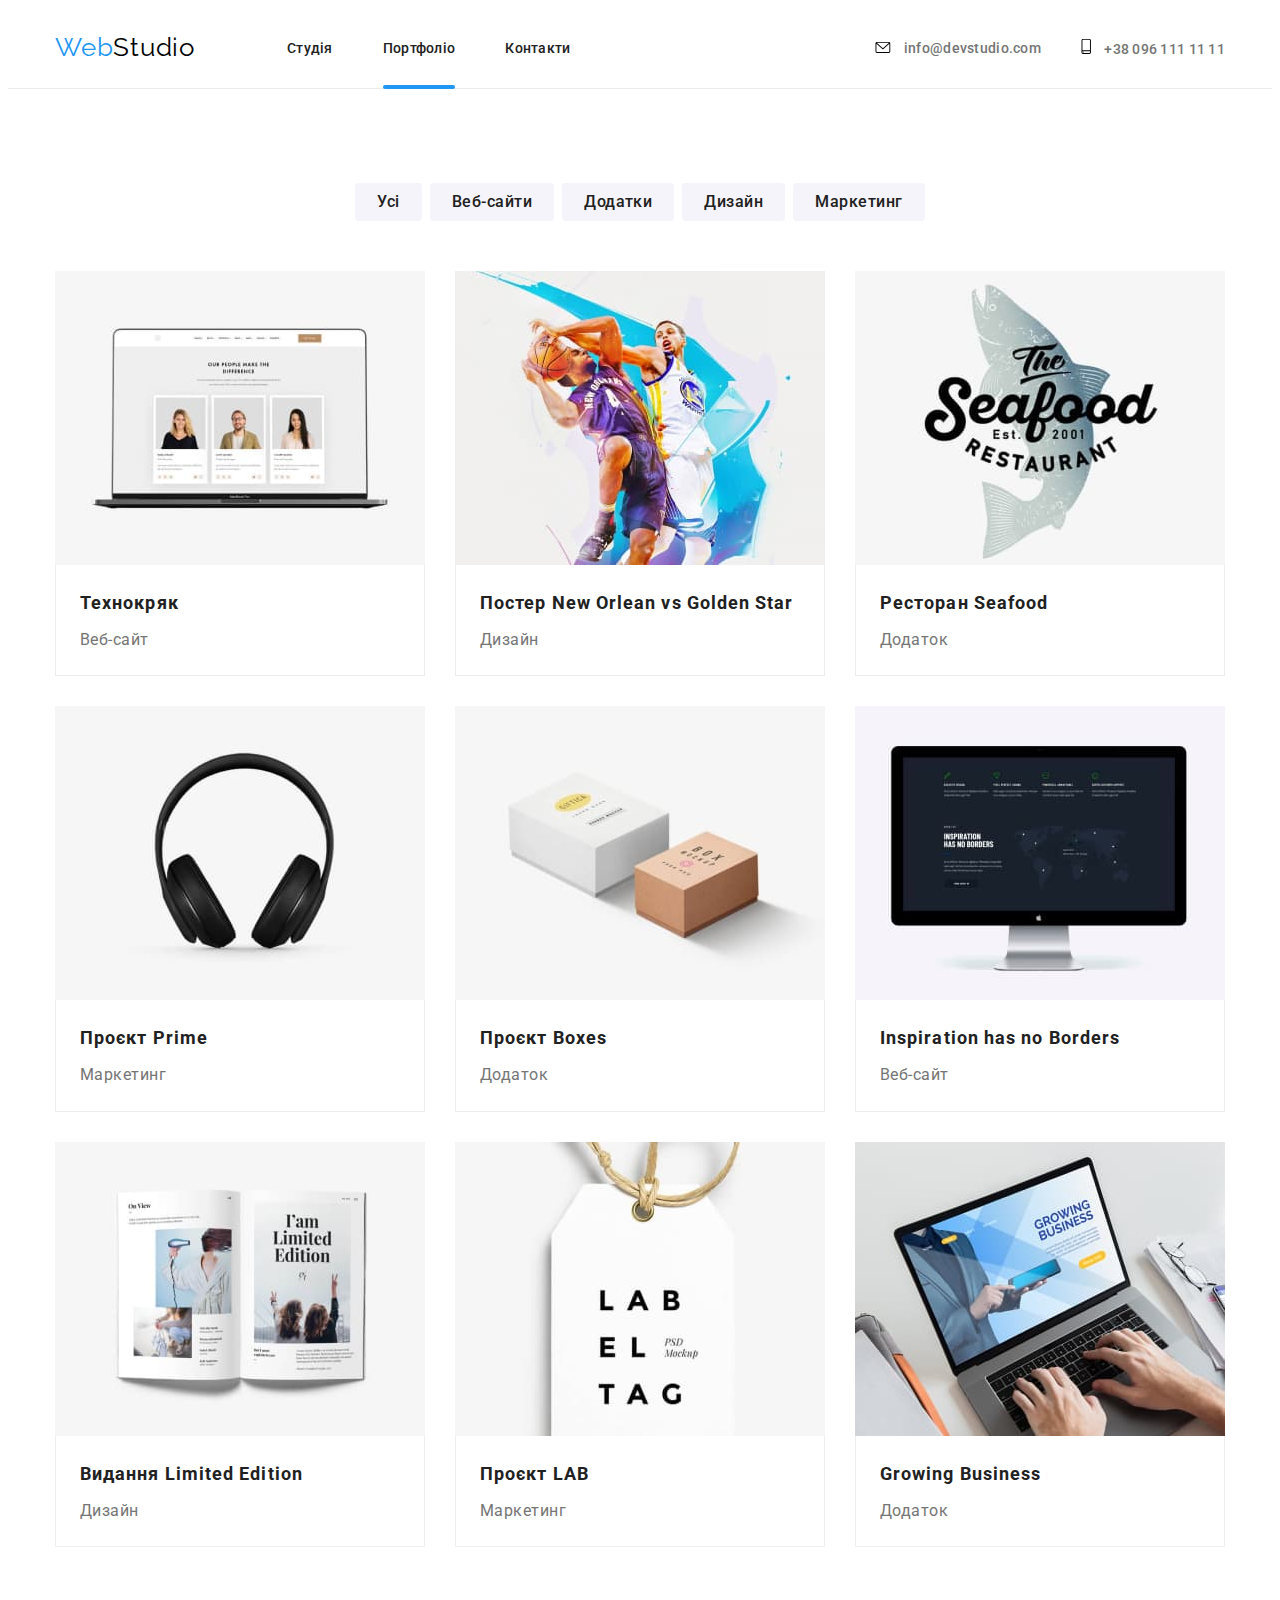
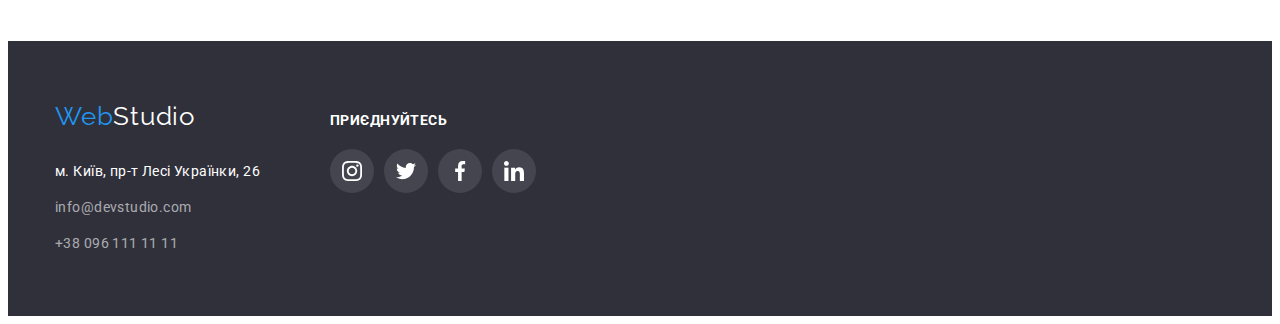
==== commit 3b5289de: "transitions" ====
--- a/portfolio.html
+++ b/portfolio.html
@@ -77,9 +77,9 @@
                                 <p class="cards-desc">Ресурс пропонує комплексні пропозиції з різним рівнем функціоналу та сервісів. Все це дозволить відвідувачу отримати вичерпні відомості про компанію чи приватну особу.</p>
                             </div>
                             <div class="data-cards-portf">
-                                    <h2 class="titles-portf">Технокряк</h2>
-                                    <p class="desc-portf">Веб-сайт</p>
-                               </div>
+                                <h2 class="titles-portf">Технокряк</h2>
+                                <p class="desc-portf">Веб-сайт</p>
+                            </div>
                               
                         </li>
                         <li class="item">
@@ -89,9 +89,9 @@
                                 <p class="cards-desc">Ресурс пропонує комплексні пропозиції з різним рівнем функціоналу та сервісів.</p>
                             </div>     
                             <div class="data-cards-portf">
-                                    <h2 class="titles-portf">Постер New Orlean vs Golden Star</h2>
-                                     <p class="desc-portf">Дизайн</p>
-                                </div>
+                                <h2 class="titles-portf">Постер New Orlean vs Golden Star</h2>
+                                <p class="desc-portf">Дизайн</p>
+                            </div>
                         </li>
                         <li class="item">
                             <div class="cards-tumb">
--- a/css/styles.css
+++ b/css/styles.css
@@ -60,6 +60,7 @@
     height: 4px;
     content: "";
     background-color: var(--brand-color-link);
+    border-radius: 2px;
 }
 
 /* СПІЛЬНЕ    end */
@@ -126,7 +127,7 @@
 }
 
 .link {
-    padding-bottom: 8px;
+    padding-bottom: 33px;
     position: relative;
     font-weight: 500;
     font-size: 14px;
@@ -246,6 +247,11 @@
     border: none;
 }
 
+.button-zero:focus {
+    filter: drop-shadow(0px 4px 4px rgba(0, 0, 0, 0.25));
+    transform: scaleX(1.1);
+    border: none;
+}
 
 /* ГОЛОВНА  end */
 
@@ -675,21 +681,23 @@
     padding: 6px 22px 6px 22px;   
     letter-spacing: 0.03em;
     color: var(--brand-color-text);
-    background: var(--brand-color-com);
+    background-color: var(--brand-color-com);
+    border: none;
     border-radius: 4px;
-    border: none;
     cursor: pointer;
-    transition: color 250ms cubic-bezier(0.4, 0, 0.2, 1), background-color 250ms cubic-bezier(0.4, 0, 0.2, 1);;
+    transition: color 250ms cubic-bezier(0.4, 0, 0.2, 1), background-color 250ms cubic-bezier(0.4, 0, 0.2, 1), box-shadow 250ms cubic-bezier(0.4, 0, 0.2, 1);
 }
 
 .button:hover {
     background: var(--brand-color-button);
     color: var(--brand-color-hero);
+    box-shadow: 0px 3px 1px rgba(0, 0, 0, 0.1), 0px 1px 2px rgba(0, 0, 0, 0.08), 0px 2px 2px rgba(0, 0, 0, 0.12);
 }
 
 .button:focus {
     background: var(--brand-color-button);
     color: var(--brand-color-hero);
+    box-shadow: 0px 3px 1px rgba(0, 0, 0, 0.1), 0px 1px 2px rgba(0, 0, 0, 0.08), 0px 2px 2px rgba(0, 0, 0, 0.12);
 }
 
 .list-card {
@@ -820,6 +828,18 @@
     width: 100%;
     height: 100%;
     background-color: rgba(0, 0, 0, 0.2);
+   /* opacity: 1;
+    visibility: 1;
+    transition: opacity 250ms cubic-bezier(0.4, 0, 0.2, 1), visibility 250ms cubic-bezier(0.4, 0, 0.2, 1);
+    */
+    scale: 1;
+    transition: scale 250ms cubic-bezier(0.4, 0, 0.2, 1), visibility 250ms cubic-bezier(0.4, 0, 0.2, 1);
+}
+
+.is-hidden {
+    scale: 0;    
+    visibility: hidden;
+    pointer-events: none;
 }
 
 .modal {
@@ -833,9 +853,7 @@
     left: 50%;
     transform: translate(-50%, -50%);
     box-shadow: 0px 1px 3px rgba(0, 0, 0, 0.12), 0px 1px 1px rgba(0, 0, 0, 0.14), 0px 2px 1px rgba(0, 0, 0, 0.2);
-    border-radius: 4px;
-    scale: 1;
-    transition: transform 250ms cubic-bezier(0.4, 0, 0.2, 1);
+    border-radius: 4px;    
 }
 
 .close-button {
@@ -844,11 +862,15 @@
     right: 14px;
     padding: 0;
     background-color: var(--brand-color-hero);
-
-}
-
-.is-hidden {
-    opacity: 0;
-    visibility: hidden;
-    pointer-events: none;
-}+    transition: fill 250ms cubic-bezier(0.4, 0, 0.2, 1);
+}
+
+.close-button-design {
+    padding: 3px;
+    border: 1px solid rgba(0, 0, 0, 0.1);
+    border-radius: 50%;
+}
+
+.close-button:hover {
+    fill: var(--brand-color-button);
+}
